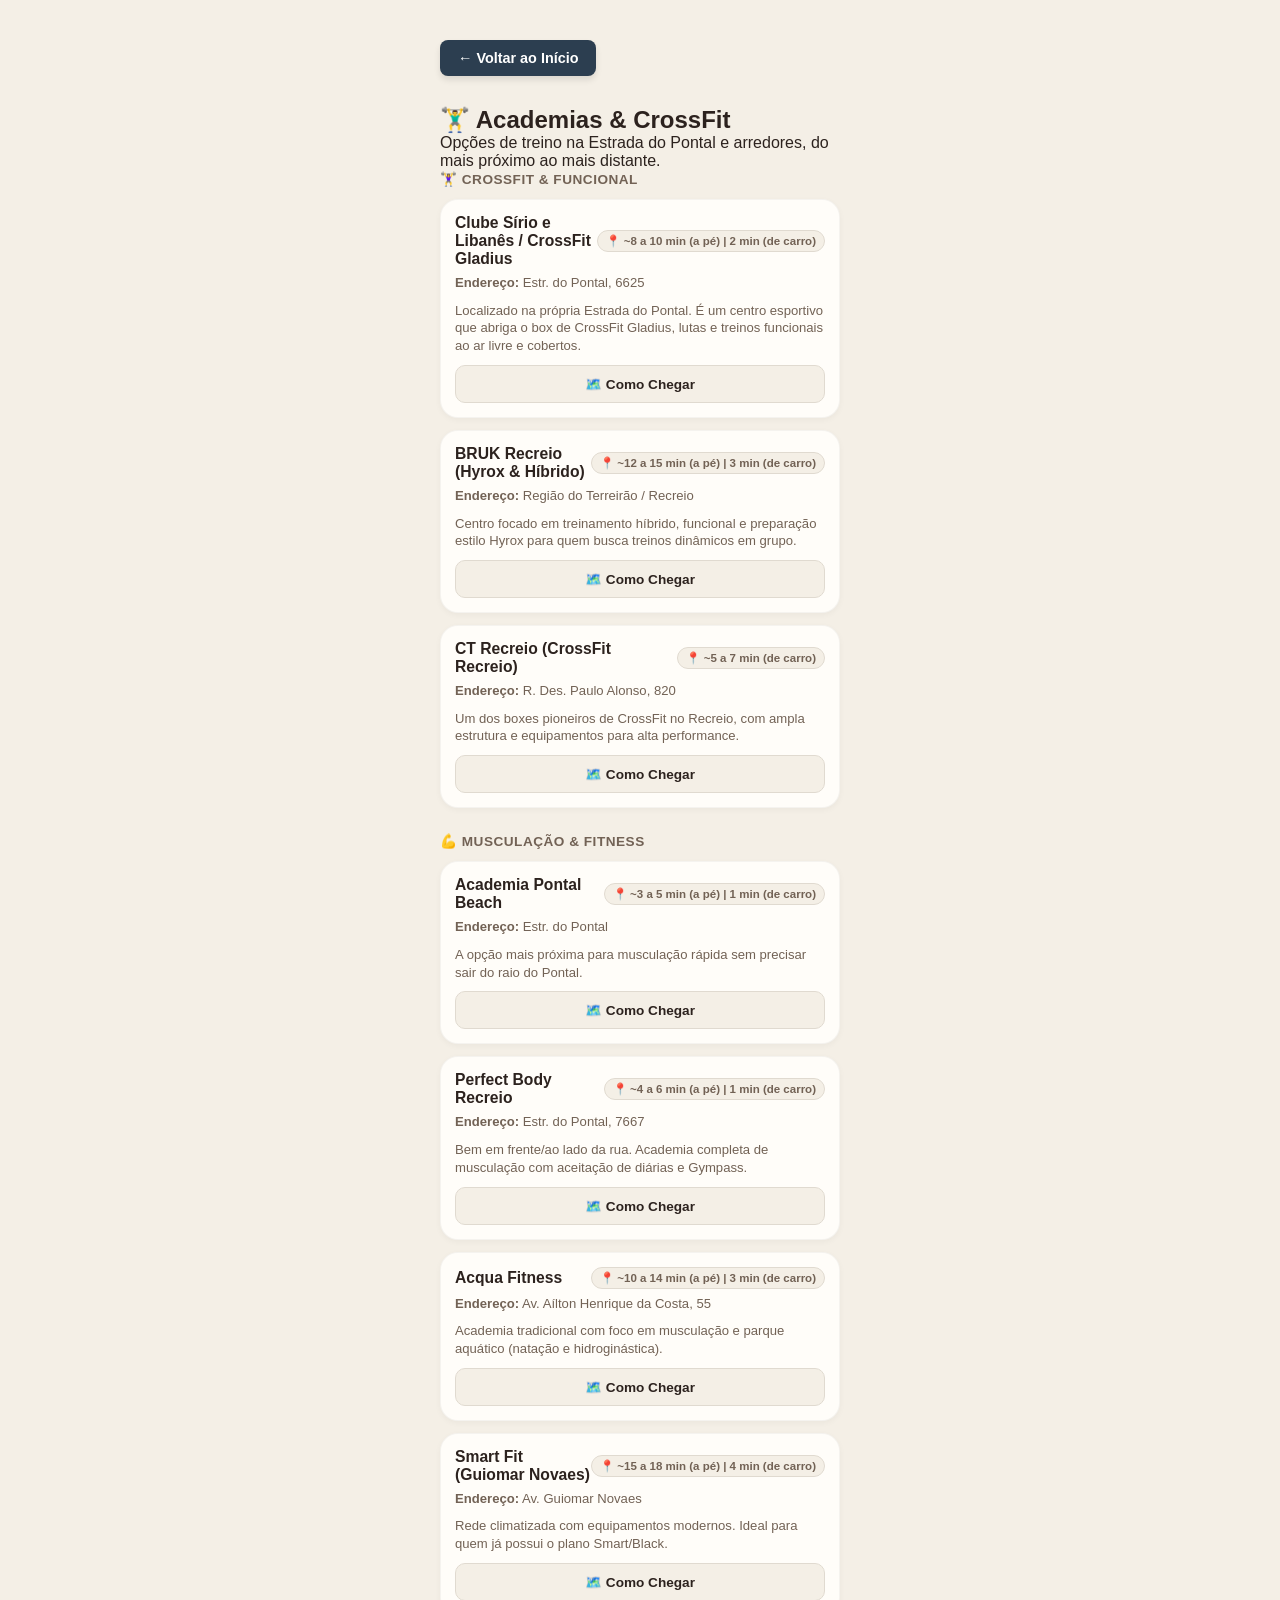
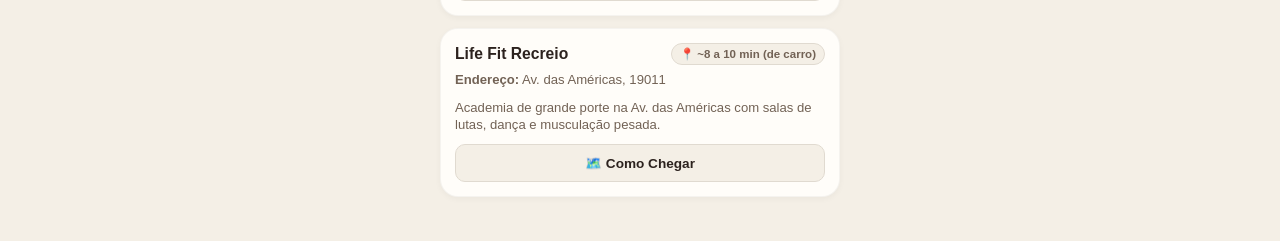
==== academias.html @ 1137b2e6 "feat: adiciona suporte multi-idiomas PT EN ES no arquivo academias.html e adiciona aba de convenienc" ====
<!DOCTYPE html>
<html lang="pt-BR">
<head>
  <meta charset="UTF-8">
  <meta name="viewport" content="width=device-width, initial-scale=1.0">
  <title>Academias & CrossFit - Guia do Hóspede</title>
  <link rel="stylesheet" href="css/style.css">
  <style>
    /* Estilização do Botão Voltar */
    .btn-back-container {
      margin: 20px 0 10px 0;
    }
    .btn-back {
      display: inline-flex;
      align-items: center;
      gap: 8px;
      padding: 10px 18px;
      background-color: #2c3e50;
      color: #ffffff;
      text-decoration: none;
      font-weight: 600;
      border-radius: 8px;
      box-shadow: 0 4px 6px rgba(0,0,0,0.1);
      transition: all 0.2s ease-in-out;
    }
    .btn-back:hover {
      background-color: #1a252f;
      transform: translateY(-2px);
      box-shadow: 0 6px 12px rgba(0,0,0,0.15);
    }
  </style>
</head>
<body>
  <div class="container">
    
    <!-- Botão de Voltar -->
    <div class="btn-back-container">
      <a href="index.html" class="btn-back" data-i18n="btn_back">← Voltar ao Início</a>
    </div>

    <!-- PORTUGUÊS -->
    <div class="lang-content lang-pt">
      <header class="page-header">
        <h2>🏋️‍♂️ Academias & CrossFit</h2>
        <p>Opções de treino na Estrada do Pontal e arredores, do mais próximo ao mais distante.</p>
      </header>

      <!-- CROSSFIT & TREINO FUNCIONAL -->
      <section class="section-group">
        <span class="group-title">🏋️‍♀️ CrossFit & Funcional</span>
        <div class="places-grid">

          <div class="place-card">
            <div class="place-header">
              <h3>Clube Sírio e Libanês / CrossFit Gladius</h3>
              <span class="distance-badge">📍 ~8 a 10 min (a pé) | 2 min (de carro)</span>
            </div>
            <p><strong>Endereço:</strong> Estr. do Pontal, 6625</p>
            <p>Localizado na própria Estrada do Pontal. É um centro esportivo que abriga o box de CrossFit Gladius, lutas e treinos funcionais ao ar livre e cobertos.</p>
            <a href="https://maps.google.com/?q=Clube+Sirio+e+Libanes+Estrada+do+Pontal+6625" target="_blank" class="btn-maps-action">🗺️ Como Chegar</a>
          </div>

          <div class="place-card">
            <div class="place-header">
              <h3>BRUK Recreio (Hyrox & Híbrido)</h3>
              <span class="distance-badge">📍 ~12 a 15 min (a pé) | 3 min (de carro)</span>
            </div>
            <p><strong>Endereço:</strong> Região do Terreirão / Recreio</p>
            <p>Centro focado em treinamento híbrido, funcional e preparação estilo Hyrox para quem busca treinos dinâmicos em grupo.</p>
            <a href="https://maps.google.com/?q=BRUK+Recreio+Treinamento" target="_blank" class="btn-maps-action">🗺️ Como Chegar</a>
          </div>

          <div class="place-card">
            <div class="place-header">
              <h3>CT Recreio (CrossFit Recreio)</h3>
              <span class="distance-badge">📍 ~5 a 7 min (de carro)</span>
            </div>
            <p><strong>Endereço:</strong> R. Des. Paulo Alonso, 820</p>
            <p>Um dos boxes pioneiros de CrossFit no Recreio, com ampla estrutura e equipamentos para alta performance.</p>
            <a href="https://maps.google.com/?q=Crossfit+Recreio+Paulo+Alonso" target="_blank" class="btn-maps-action">🗺️ Como Chegar</a>
          </div>

        </div>
      </section>

      <!-- MUSCULAÇÃO E FITNESS -->
      <section class="section-group">
        <span class="group-title">💪 Musculação & Fitness</span>
        <div class="places-grid">

          <div class="place-card">
            <div class="place-header">
              <h3>Academia Pontal Beach</h3>
              <span class="distance-badge">📍 ~3 a 5 min (a pé) | 1 min (de carro)</span>
            </div>
            <p><strong>Endereço:</strong> Estr. do Pontal</p>
            <p>A opção mais próxima para musculação rápida sem precisar sair do raio do Pontal.</p>
            <a href="https://maps.google.com/?q=Academia+Pontal+Beach+Recreio" target="_blank" class="btn-maps-action">🗺️ Como Chegar</a>
          </div>

          <div class="place-card">
            <div class="place-header">
              <h3>Perfect Body Recreio</h3>
              <span class="distance-badge">📍 ~4 a 6 min (a pé) | 1 min (de carro)</span>
            </div>
            <p><strong>Endereço:</strong> Estr. do Pontal, 7667</p>
            <p>Bem em frente/ao lado da rua. Academia completa de musculação com aceitação de diárias e Gympass.</p>
            <a href="https://maps.google.com/?q=Perfect+Body+Estrada+do+Pontal+7667" target="_blank" class="btn-maps-action">🗺️ Como Chegar</a>
          </div>

          <div class="place-card">
            <div class="place-header">
              <h3>Acqua Fitness</h3>
              <span class="distance-badge">📍 ~10 a 14 min (a pé) | 3 min (de carro)</span>
            </div>
            <p><strong>Endereço:</strong> Av. Aílton Henrique da Costa, 55</p>
            <p>Academia tradicional com foco em musculação e parque aquático (natação e hidroginástica).</p>
            <a href="https://maps.google.com/?q=Acqua+Fitness+Recreio+Ailton+Henrique" target="_blank" class="btn-maps-action">🗺️ Como Chegar</a>
          </div>

          <div class="place-card">
            <div class="place-header">
              <h3>Smart Fit (Guiomar Novaes)</h3>
              <span class="distance-badge">📍 ~15 a 18 min (a pé) | 4 min (de carro)</span>
            </div>
            <p><strong>Endereço:</strong> Av. Guiomar Novaes</p>
            <p>Rede climatizada com equipamentos modernos. Ideal para quem já possui o plano Smart/Black.</p>
            <a href="https://maps.google.com/?q=Smart+Fit+Guiomar+Novaes+Recreio" target="_blank" class="btn-maps-action">🗺️ Como Chegar</a>
          </div>

          <div class="place-card">
            <div class="place-header">
              <h3>Life Fit Recreio</h3>
              <span class="distance-badge">📍 ~8 a 10 min (de carro)</span>
            </div>
            <p><strong>Endereço:</strong> Av. das Américas, 19011</p>
            <p>Academia de grande porte na Av. das Américas com salas de lutas, dança e musculação pesada.</p>
            <a href="https://maps.google.com/?q=Life+Fit+Recreio+Av+das+Americas" target="_blank" class="btn-maps-action">🗺️ Como Chegar</a>
          </div>

        </div>
      </section>
    </div>

    <!-- INGLÊS -->
    <div class="lang-content lang-en" style="display: none;">
      <header class="page-header">
        <h2>🏋️‍♂️ Gyms & CrossFit</h2>
        <p>Fitness options around Estrada do Pontal, ordered from closest to furthest.</p>
      </header>

      <!-- CROSSFIT & FUNCTIONAL -->
      <section class="section-group">
        <span class="group-title">🏋️‍♀️ CrossFit & Functional Training</span>
        <div class="places-grid">

          <div class="place-card">
            <div class="place-header">
              <h3>Clube Sírio e Libanês / CrossFit Gladius</h3>
              <span class="distance-badge">📍 ~8-10 min (walk) | 2 min (car)</span>
            </div>
            <p><strong>Address:</strong> Estr. do Pontal, 6625</p>
            <p>Located on Estrada do Pontal. It's a sports club hosting the CrossFit Gladius box, martial arts, and outdoor functional workouts.</p>
            <a href="https://maps.google.com/?q=Clube+Sirio+e+Libanes+Estrada+do+Pontal+6625" target="_blank" class="btn-maps-action">🗺️ Get Directions</a>
          </div>

          <div class="place-card">
            <div class="place-header">
              <h3>BRUK Recreio (Hyrox & Hybrid)</h3>
              <span class="distance-badge">📍 ~12-15 min (walk) | 3 min (car)</span>
            </div>
            <p><strong>Address:</strong> Terreirão / Recreio region</p>
            <p>Training center focused on hybrid workouts, functional strength, and Hyrox race preparation.</p>
            <a href="https://maps.google.com/?q=BRUK+Recreio+Treinamento" target="_blank" class="btn-maps-action">🗺️ Get Directions</a>
          </div>

          <div class="place-card">
            <div class="place-header">
              <h3>CT Recreio (CrossFit Recreio)</h3>
              <span class="distance-badge">📍 ~5-7 min (by car)</span>
            </div>
            <p><strong>Address:</strong> R. Des. Paulo Alonso, 820</p>
            <p>One of the pioneer CrossFit boxes in Recreio with complete high-performance gear and certified coaches.</p>
            <a href="https://maps.google.com/?q=Crossfit+Recreio+Paulo+Alonso" target="_blank" class="btn-maps-action">🗺️ Get Directions</a>
          </div>

        </div>
      </section>

      <!-- GYMS & FITNESS -->
      <section class="section-group">
        <span class="group-title">💪 Gyms & Fitness</span>
        <div class="places-grid">

          <div class="place-card">
            <div class="place-header">
              <h3>Academia Pontal Beach</h3>
              <span class="distance-badge">📍 ~3-5 min (walk) | 1 min (car)</span>
            </div>
            <p><strong>Address:</strong> Estr. do Pontal</p>
            <p>The closest weightlifting option nearby without leaving the Pontal beach area.</p>
            <a href="https://maps.google.com/?q=Academia+Pontal+Beach+Recreio" target="_blank" class="btn-maps-action">🗺️ Get Directions</a>
          </div>

          <div class="place-card">
            <div class="place-header">
              <h3>Perfect Body Recreio</h3>
              <span class="distance-badge">📍 ~4-6 min (walk) | 1 min (car)</span>
            </div>
            <p><strong>Address:</strong> Estr. do Pontal, 7667</p>
            <p>Very close to the stay. Full gym facility accepting day passes and Gympass.</p>
            <a href="https://maps.google.com/?q=Perfect+Body+Estrada+do+Pontal+7667" target="_blank" class="btn-maps-action">🗺️ Get Directions</a>
          </div>

          <div class="place-card">
            <div class="place-header">
              <h3>Acqua Fitness</h3>
              <span class="distance-badge">📍 ~10-14 min (walk) | 3 min (car)</span>
            </div>
            <p><strong>Address:</strong> Av. Aílton Henrique da Costa, 55</p>
            <p>Local fitness center focused on weight training, swimming pool, and water aerobics.</p>
            <a href="https://maps.google.com/?q=Acqua+Fitness+Recreio+Ailton+Henrique" target="_blank" class="btn-maps-action">🗺️ Get Directions</a>
          </div>

          <div class="place-card">
            <div class="place-header">
              <h3>Smart Fit (Guiomar Novaes)</h3>
              <span class="distance-badge">📍 ~15-18 min (walk) | 4 min (car)</span>
            </div>
            <p><strong>Address:</strong> Av. Guiomar Novaes</p>
            <p>Modern gym chain with AC and high-tech equipment. Great for Smart/Black plan members.</p>
            <a href="https://maps.google.com/?q=Smart+Fit+Guiomar+Novaes+Recreio" target="_blank" class="btn-maps-action">🗺️ Get Directions</a>
          </div>

          <div class="place-card">
            <div class="place-header">
              <h3>Life Fit Recreio</h3>
              <span class="distance-badge">📍 ~8-10 min (by car)</span>
            </div>
            <p><strong>Address:</strong> Av. das Américas, 19011</p>
            <p>Large gym facility on Av. das Américas offering martial arts, dance, and heavy lifting setup.</p>
            <a href="https://maps.google.com/?q=Life+Fit+Recreio+Av+das+Americas" target="_blank" class="btn-maps-action">🗺️ Get Directions</a>
          </div>

        </div>
      </section>
    </div>

    <!-- ESPANHOL -->
    <div class="lang-content lang-es" style="display: none;">
      <header class="page-header">
        <h2>🏋️‍♂️ Gimnasios y CrossFit</h2>
        <p>Opciones de entrenamiento en Estrada do Pontal y alrededores, de la más cercana a la más lejana.</p>
      </header>

      <!-- CROSSFIT Y FUNCIONAL -->
      <section class="section-group">
        <span class="group-title">🏋️‍♀️ CrossFit y Entrenamientos Funcionales</span>
        <div class="places-grid">

          <div class="place-card">
            <div class="place-header">
              <h3>Clube Sírio e Libanês / CrossFit Gladius</h3>
              <span class="distance-badge">📍 ~8-10 min (a pie) | 2 min (en auto)</span>
            </div>
            <p><strong>Dirección:</strong> Estr. do Pontal, 6625</p>
            <p>Ubicado en la misma Estrada do Pontal. Es un club deportivo que alberga el box de CrossFit Gladius y entrenamientos al aire libre.</p>
            <a href="https://maps.google.com/?q=Clube+Sirio+e+Libanes+Estrada+do+Pontal+6625" target="_blank" class="btn-maps-action">🗺️ Cómo Llegar</a>
          </div>

          <div class="place-card">
            <div class="place-header">
              <h3>BRUK Recreio (Hyrox y Híbrido)</h3>
              <span class="distance-badge">📍 ~12-15 min (a pie) | 3 min (en auto)</span>
            </div>
            <p><strong>Dirección:</strong> Zona de Terreirão / Recreio</p>
            <p>Centro enfocado en entrenamiento híbrido, funcional y preparación estilo Hyrox.</p>
            <a href="https://maps.google.com/?q=BRUK+Recreio+Treinamento" target="_blank" class="btn-maps-action">🗺️ Cómo Llegar</a>
          </div>

          <div class="place-card">
            <div class="place-header">
              <h3>CT Recreio (CrossFit Recreio)</h3>
              <span class="distance-badge">📍 ~5-7 min (en auto)</span>
            </div>
            <p><strong>Dirección:</strong> R. Des. Paulo Alonso, 820</p>
            <p>Uno de los boxes principales de CrossFit en Recreio con infraestructura completa de alto rendimiento.</p>
            <a href="https://maps.google.com/?q=Crossfit+Recreio+Paulo+Alonso" target="_blank" class="btn-maps-action">🗺️ Cómo Llegar</a>
          </div>

        </div>
      </section>

      <!-- GIMNASIOS Y FITNESS -->
      <section class="section-group">
        <span class="group-title">💪 Gimnasios y Fitness</span>
        <div class="places-grid">

          <div class="place-card">
            <div class="place-header">
              <h3>Academia Pontal Beach</h3>
              <span class="distance-badge">📍 ~3-5 min (a pie) | 1 min (en auto)</span>
            </div>
            <p><strong>Dirección:</strong> Estr. do Pontal</p>
            <p>La opción de musculación más cercana sin salir de la zona de la playa del Pontal.</p>
            <a href="https://maps.google.com/?q=Academia+Pontal+Beach+Recreio" target="_blank" class="btn-maps-action">🗺️ Cómo Llegar</a>
          </div>

          <div class="place-card">
            <div class="place-header">
              <h3>Perfect Body Recreio</h3>
              <span class="distance-badge">📍 ~4-6 min (a pie) | 1 min (en auto)</span>
            </div>
            <p><strong>Dirección:</strong> Estr. do Pontal, 7667</p>
            <p>Muy cerca del hospedaje. Gimnasio completo que acepta pases diarios y Gympass.</p>
            <a href="https://maps.google.com/?q=Perfect+Body+Estrada+do+Pontal+7667" target="_blank" class="btn-maps-action">🗺️ Cómo Llegar</a>
          </div>

          <div class="place-card">
            <div class="place-header">
              <h3>Acqua Fitness</h3>
              <span class="distance-badge">📍 ~10-14 min (a pie) | 3 min (en auto)</span>
            </div>
            <p><strong>Dirección:</strong> Av. Aílton Henrique da Costa, 55</p>
            <p>Gimnasio tradicional de barrio enfocado en musculación y actividades acuáticas como natación.</p>
            <a href="https://maps.google.com/?q=Acqua+Fitness+Recreio+Ailton+Henrique" target="_blank" class="btn-maps-action">🗺️ Cómo Llegar</a>
          </div>

          <div class="place-card">
            <div class="place-header">
              <h3>Smart Fit (Guiomar Novaes)</h3>
              <span class="distance-badge">📍 ~15-18 min (a pie) | 4 min (en auto)</span>
            </div>
            <p><strong>Dirección:</strong> Av. Guiomar Novaes</p>
            <p>Cadena moderna de gimnasios con aire acondicionado y máquinas de última generación.</p>
            <a href="https://maps.google.com/?q=Smart+Fit+Guiomar+Novaes+Recreio" target="_blank" class="btn-maps-action">🗺️ Cómo Llegar</a>
          </div>

          <div class="place-card">
            <div class="place-header">
              <h3>Life Fit Recreio</h3>
              <span class="distance-badge">📍 ~8-10 min (en auto)</span>
            </div>
            <p><strong>Dirección:</strong> Av. das Américas, 19011</p>
            <p>Gimnasio de gran tamaño en Av. das Américas con clases de artes marciales, danza y musculación pesada.</p>
            <a href="https://maps.google.com/?q=Life+Fit+Recreio+Av+das+Americas" target="_blank" class="btn-maps-action">🗺️ Cómo Llegar</a>
          </div>

        </div>
      </section>
    </div>

  </div>
  <script src="js/main.js"></script>
</body>
</html>
---- css/style.css ----
/* ==========================================
   1. VARIÁVEIS & RESET GLOBAL
   ========================================== */
:root {
  --bg-color: #f7f4ef;
  --card-bg: #ffffff;
  --text-main: #333333;
  --text-muted: #666666;
  --accent: #d4a373;
  --border-radius: 16px;
}

* {
  box-sizing: border-box;
  margin: 0;
  padding: 0;
  font-family: -apple-system, BlinkMacSystemFont, "Segoe UI", Roboto, sans-serif;
}

body {
  background-color: var(--bg-color);
  color: var(--text-main);
  display: flex;
  justify-content: center;
  padding: 20px;
}

.container {
  width: 100%;
  max-width: 400px;
}

/* ==========================================
   2. CABEÇALHO & SELETOR DE IDIOMAS
   ========================================== */
.header-welcome {
  text-align: center;
  margin-bottom: 24px;
}

.header-welcome h1 {
  font-size: 1.6rem;
  letter-spacing: 1px;
  margin-bottom: 6px;
}

.header-welcome p {
  font-size: 0.9rem;
  color: var(--text-muted);
}

.language-selector {
  display: flex;
  justify-content: center;
  align-items: center;
  gap: 8px;
  margin: 10px auto 18px auto;
  padding: 6px 10px;
  background: #1e293b;
  border-radius: 20px;
  width: fit-content;
  box-shadow: 0 2px 8px rgba(0, 0, 0, 0.15);
}

.lang-btn {
  display: flex;
  align-items: center;
  gap: 4px;
  background-color: #ffffff;
  color: #0f172a;
  border: 1.5px solid #ffffff;
  padding: 4px 10px;
  border-radius: 14px;
  font-size: 0.8rem;
  font-weight: 700;
  cursor: pointer;
  transition: all 0.2s ease-in-out;
}

.lang-btn .flag {
  font-size: 0.95rem;
}

.lang-btn:hover {
  background-color: #f1f5f9;
  border-color: #38bdf8;
  transform: translateY(-1px);
}

.lang-btn.active {
  background-color: #0284c7;
  color: #ffffff;
  border-color: #38bdf8;
  box-shadow: 0 0 6px rgba(56, 189, 248, 0.4);
}

/* ==========================================
   3. MENU PRINCIPAL & ACESSO RÁPIDO
   ========================================== */
.quick-access {
  display: grid;
  grid-template-columns: 1fr 1fr;
  gap: 12px;
  margin-bottom: 24px;
}

.info-card {
  background: var(--card-bg);
  padding: 14px;
  border-radius: var(--border-radius);
  box-shadow: 0 2px 8px rgba(0,0,0,0.04);
}

.info-card h3 {
  font-size: 0.85rem;
  color: var(--accent);
  margin-bottom: 6px;
}

.info-card p {
  font-size: 0.8rem;
  line-height: 1.3;
}

.menu-grid {
  display: grid;
  grid-template-columns: 1fr 1fr;
  gap: 14px;
}

.menu-item {
  background: var(--card-bg);
  padding: 20px 10px;
  border-radius: var(--border-radius);
  text-decoration: none;
  color: var(--text-main);
  display: flex;
  flex-direction: column;
  align-items: center;
  gap: 10px;
  font-size: 0.85rem;
  font-weight: 600;
  box-shadow: 0 2px 8px rgba(0,0,0,0.04);
  transition: transform 0.2s;
}

.menu-item:active {
  transform: scale(0.97);
}

.menu-item .icon {
  font-size: 1.8rem;
}

.menu-item.highlight {
  grid-column: span 2;
  background-color: #e8f5e9;
  color: #2e7d32;
}

/* ==========================================
   4. PÁGINAS INTERNAS & COMPONENTES GERAIS
   ========================================== */
.btn-back {
  display: inline-block;
  margin-bottom: 20px;
  text-decoration: none;
  color: var(--accent);
  font-weight: bold;
  font-size: 0.9rem;
}

.content-list {
  background: var(--card-bg);
  padding: 20px 20px 20px 35px;
  border-radius: var(--border-radius);
  line-height: 1.8;
  font-size: 0.9rem;
}

.card-list {
  display: flex;
  flex-direction: column;
  gap: 12px;
}

.card {
  background: var(--card-bg);
  padding: 16px;
  border-radius: var(--border-radius);
  box-shadow: 0 2px 8px rgba(0,0,0,0.04);
}

.card h3 {
  font-size: 1rem;
  margin-bottom: 6px;
}

.card p {
  font-size: 0.85rem;
  color: var(--text-muted);
  line-height: 1.4;
}

.badge {
  display: inline-block;
  margin-top: 8px;
  font-size: 0.75rem;
  background: var(--bg-color);
  padding: 4px 8px;
  border-radius: 6px;
  color: var(--accent);
}

.btn-maps-action {
  display: flex;
  align-items: center;
  justify-content: center;
  width: 100%;
  background-color: var(--bg-color);
  color: var(--text-main);
  text-decoration: none;
  font-size: 0.85rem;
  font-weight: 600;
  padding: 10px;
  border-radius: 10px;
  border: 1px solid #e0dad0;
  transition: all 0.2s ease;
}

.btn-maps-action:active {
  background-color: #e8e2d8;
  transform: scale(0.98);
}

/* ==========================================
   5. LISTAGEM DE RESTAURANTES & LOCAIS
   ========================================== */
.section-group {
  margin-bottom: 24px;
}

.group-title {
  display: inline-block;
  font-size: 0.85rem;
  font-weight: 700;
  text-transform: uppercase;
  letter-spacing: 0.5px;
  color: var(--text-muted);
  margin-bottom: 12px;
}

.places-grid {
  display: flex;
  flex-direction: column;
  gap: 12px;
}

.place-card {
  background: var(--card-bg);
  border-radius: var(--border-radius);
  padding: 14px;
  box-shadow: 0 2px 6px rgba(0, 0, 0, 0.04);
  border: 1px solid rgba(0, 0, 0, 0.04);
  overflow: hidden;
  display: flex;
  flex-direction: column;
}

.place-card img {
  width: 100%;
  height: 160px;
  object-fit: cover;
  border-top-left-radius: var(--border-radius);
  border-top-right-radius: var(--border-radius);
  margin: -14px -14px 12px -14px;
  width: calc(100% + 28px);
}

.place-header {
  display: flex;
  justify-content: space-between;
  align-items: center;
  margin-bottom: 6px;
}

.place-header h3 {
  font-size: 0.98rem;
  color: var(--text-main);
  margin: 0;
}

.distance-badge {
  background-color: var(--bg-color);
  color: var(--text-muted);
  font-size: 0.72rem;
  font-weight: 600;
  padding: 3px 8px;
  border-radius: 12px;
  border: 1px solid #e0dad0;
  white-space: nowrap;
}

.place-card p {
  font-size: 0.82rem;
  color: var(--text-muted);
  line-height: 1.35;
  margin: 0 0 10px 0;
}

/* ==========================================
   6. PÁGINAS DE PRAIAS & TRILHAS
   ========================================== */
.beach-grid,
.trail-grid {
  display: flex;
  flex-direction: column;
  gap: 16px;
}

.beach-card,
.trail-card {
  background: var(--card-bg);
  border-radius: var(--border-radius);
  overflow: hidden;
  box-shadow: 0 2px 8px rgba(0, 0, 0, 0.05);
}

.beach-image-wrapper,
.trail-image-wrapper {
  position: relative;
  width: 100%;
  aspect-ratio: 16 / 9;
  background-color: #e2e8f0;
}

.beach-img,
.trail-img {
  width: 100%;
  height: 100%;
  object-fit: cover;
  display: block;
}

.distance-tag {
  position: absolute;
  top: 10px;
  right: 10px;
  background: rgba(0, 0, 0, 0.65);
  backdrop-filter: blur(4px);
  color: #ffffff;
  font-size: 0.75rem;
  font-weight: 600;
  padding: 4px 10px;
  border-radius: 20px;
}

.beach-content,
.trail-content {
  padding: 14px;
}

.beach-content h3,
.trail-header h3 {
  font-size: 1.05rem;
  color: var(--text-main);
  margin: 0 0 4px 0;
}

.trail-header {
  display: flex;
  justify-content: space-between;
  align-items: center;
  gap: 8px;
  margin-bottom: 6px;
}

.beach-content p,
.trail-content p {
  font-size: 0.82rem;
  color: var(--text-muted);
  line-height: 1.4;
  margin-bottom: 12px;
}

.trail-info {
  font-size: 0.8rem;
  color: var(--text-main);
  margin-bottom: 6px;
}

/* Badges de Dificuldade */
.difficulty-badge {
  font-size: 0.7rem;
  font-weight: 700;
  padding: 3px 8px;
  border-radius: 12px;
  white-space: nowrap;
}

.level-easy {
  background-color: #e6fffa;
  color: #234e52;
  border: 1px solid #b2f5ea;
}

.level-medium {
  background-color: #feefc3;
  color: #744210;
  border: 1px solid #fbd38d;
}

.level-hard {
  background-color: #fff5f5;
  color: #9b2c2c;
  border: 1px solid #feb2b2;
}

/* Importando uma fonte elegante/rústica para o título */
@import url('https://fonts.googleapis.com/css2?family=Playfair+Display:wght@600;700&display=swap');

/* Atualização das Variáveis de Cores (Tom Rústico/Praiana) */
:root {
  --bg-color: #f4efe6;          /* Areia quente */
  --card-bg: #fffdf9;          /* Off-white aconchegante */
  --text-main: #2c221e;         /* Café escuro / Madeira */
  --text-muted: #726255;       /* Marrom suave */
  --accent: #b85b35;           /* Terracota / Cerâmica */
  --accent-light: #f3e5d8;     /* Palha */
  --border-radius: 18px;
}

/* Banner de Topo com Foto de Fundo */
.hero-banner {
  background: linear-gradient(180deg, rgba(44, 34, 30, 0.4) 0%, rgba(44, 34, 30, 0.75) 100%), 
              url('https://images.unsplash.com/photo-1507525428034-b723cf961d3e?auto=format&fit=crop&w=600&q=80'); /* Imagem de praia/mar */
  background-size: cover;
  background-position: center;
  border-radius: var(--border-radius);
  padding: 16px 16px 28px 16px;
  margin-bottom: 20px;
  color: #ffffff;
  box-shadow: 0 4px 15px rgba(44, 34, 30, 0.15);
}

.hero-content h1 {
  font-family: 'Playfair Display', Georgia, serif;
  font-size: 1.8rem;
  letter-spacing: 1.5px;
  margin-top: 10px;
  margin-bottom: 4px;
  color: #fdfbf7;
  text-shadow: 0 2px 4px rgba(0,0,0,0.3);
}

.hero-content p {
  font-size: 0.85rem;
  color: #e6dacd;
  font-weight: 500;
}

/* Ajuste no Seletor de Idiomas Rústico */
.language-selector {
  display: flex;
  justify-content: center;
  gap: 8px;
  background: rgba(44, 34, 30, 0.55);
  backdrop-filter: blur(6px);
  padding: 5px 8px;
  border-radius: 20px;
  border: 1px solid rgba(255, 255, 255, 0.2);
  width: fit-content;
  margin: 0 auto;
}

.lang-btn {
  background: transparent;
  color: #fdfbf7;
  border: none;
  padding: 4px 10px;
  border-radius: 12px;
  font-size: 0.75rem;
  font-weight: 600;
  cursor: pointer;
}

.lang-btn.active {
  background-color: var(--accent);
  color: #ffffff;
  box-shadow: 0 2px 6px rgba(0,0,0,0.2);
}

/* Estilo do Botão "Falar com Anfitrião" Rústico */
.menu-item.highlight {
  grid-column: span 2;
  background-color: #e9f0e8;
  color: #2d5a27;
  border: 1px solid #c8dcc5;
}

/* ==========================================
   MELHORIAS DE DESIGN: CARDS E MENU
   ========================================== */

/* Cartões de Acesso Rápido (Wi-Fi e Check-out) */
.info-card {
  background: var(--card-bg);
  padding: 16px;
  border-radius: var(--border-radius);
  border: 1px solid #e6ded3;
  box-shadow: 0 4px 12px rgba(44, 34, 30, 0.05);
  display: flex;
  flex-direction: column;
  justify-content: space-between;
}

.info-card h3 {
  font-size: 0.85rem;
  color: var(--accent);
  margin-bottom: 8px;
  font-weight: 700;
  letter-spacing: 0.5px;
}

/* Botão Copiar Wi-Fi refinado */
.info-card button {
  background-color: var(--accent-light);
  color: var(--accent);
  border: 1px solid rgba(184, 91, 53, 0.2);
  border-radius: 20px;
  font-weight: 600;
  font-size: 0.75rem;
  transition: all 0.2s ease;
}

.info-card button:active {
  background-color: var(--accent);
  color: #ffffff;
  transform: scale(0.95);
}

/* Grid do Menu Principal */
.menu-item {
  background: var(--card-bg);
  padding: 22px 12px;
  border-radius: var(--border-radius);
  border: 1px solid #e6ded3;
  text-decoration: none;
  color: var(--text-main);
  display: flex;
  flex-direction: column;
  align-items: center;
  gap: 10px;
  font-size: 0.88rem;
  font-weight: 600;
  box-shadow: 0 4px 14px rgba(44, 34, 30, 0.04);
  transition: all 0.2s cubic-bezier(0.4, 0, 0.2, 1);
}

/* Efeito ao passar o mouse / tocar na tela */
.menu-item:hover {
  border-color: var(--accent);
  box-shadow: 0 6px 20px rgba(184, 91, 53, 0.12);
  transform: translateY(-2px);
}

.menu-item:active {
  transform: scale(0.96) translateY(0);
}

.menu-item .icon {
  font-size: 2rem;
  filter: drop-shadow(0 2px 4px rgba(0, 0, 0, 0.08));
}

/* Destaque do Botão "Falar com Anfitrião" */
.menu-item.highlight {
  grid-column: span 2;
  background: linear-gradient(135deg, #eaf3e9 0%, #d8ead6 100%);
  color: #23521f;
  border: 1px solid #b8dab4;
  box-shadow: 0 4px 14px rgba(35, 82, 31, 0.08);
}

.menu-item.highlight:hover {
  border-color: #23521f;
}

/* ==========================================
   EFEITOS VISUAIS SUAVES & ANIMAÇÕES
   ========================================== */

/* 1. Animação de entrada dos cards */
@keyframes fadeInUp {
  from {
    opacity: 0;
    transform: translateY(15px);
  }
  to {
    opacity: 1;
    transform: translateY(0);
  }
}

.menu-item, .info-card {
  animation: fadeInUp 0.5s ease-out forwards;
}

/* 2. Efeito de Vidro Aconchegante nos Cards de Informação */
.info-card {
  background: rgba(255, 253, 249, 0.85) !important;
  backdrop-filter: blur(8px);
  -webkit-backdrop-filter: blur(8px);
}

/* 3. Brilho sutil no botão Falar com Anfitrião */
.menu-item.highlight {
  position: relative;
  overflow: hidden;
}

.menu-item.highlight::after {
  content: '';
  position: absolute;
  top: -50%;
  left: -50%;
  width: 200%;
  height: 200%;
  background: linear-gradient(
    60deg,
    transparent,
    rgba(255, 255, 255, 0.25),
    transparent
  );
  transform: rotate(30deg);
  transition: all 0.6s ease;
}

.menu-item.highlight:active::after {
  left: 100%;
}

/* ==========================================
   CARDS COM CORES INDIVIDUAIS & DESTAQUES
   ========================================== */

/* Transição de elevação nos cards */
.menu-item {
  border: 1px solid #e0d6c8;
  transition: transform 0.2s ease, box-shadow 0.2s ease;
}

.menu-item:active {
  transform: translateY(-4px) scale(0.98);
}

/* 1. Regras da Casa (Tom Madeira/Palha) */
.menu-item[href="regras.html"] {
  background-color: #fcf8f2;
  border-left: 5px solid #d4a373;
}

/* 2. Restaurantes (Tom Terracota Suave) */
.menu-item[href="restaurantes.html"] {
  background-color: #fdf5f2;
  border-left: 5px solid #b85b35;
}

/* 3. Cafés & Padarias (Tom Café com Leite) */
.menu-item[href="padarias.html"] {
  background-color: #fbf6f0;
  border-left: 5px solid #8c6d58;
}

/* 4. Praias (Tom Azul Mar) */
.menu-item[href="praias.html"] {
  background-color: #f0f7f9;
  border-left: 5px solid #2b7a78;
}

/* 5. Trilhas (Tom Verde Natureza) */
.menu-item[href="trilhas.html"] {
  background-color: #f2f7f2;
  border-left: 5px solid #4a7c59;
}

/* 6. Como Chegar (Tom Amarelo Areia) */
.menu-item[href="como-chegar.html"] {
  background-color: #fdfaf2;
  border-left: 5px solid #e0a96d;
}

/* 7. Ônibus & BRT (Tom Cinza Urbano Warm) */
.menu-item[href="transporte.html"] {
  background-color: #f5f5f7;
  border-left: 5px solid #6c757d;
}

/* 8. Emergências (Tom Vermelho Alerta Suave) */
.menu-item[href="emergencias.html"] {
  background-color: #fdf2f2;
  border-left: 5px solid #c94c4c;
}

/* 9. Conveniência (Tom Laranja Suave / Tijolo) */
.menu-item[href="conveniencia.html"] {
  background-color: #fdf8f2;
  border-left: 5px solid #d97706;
}
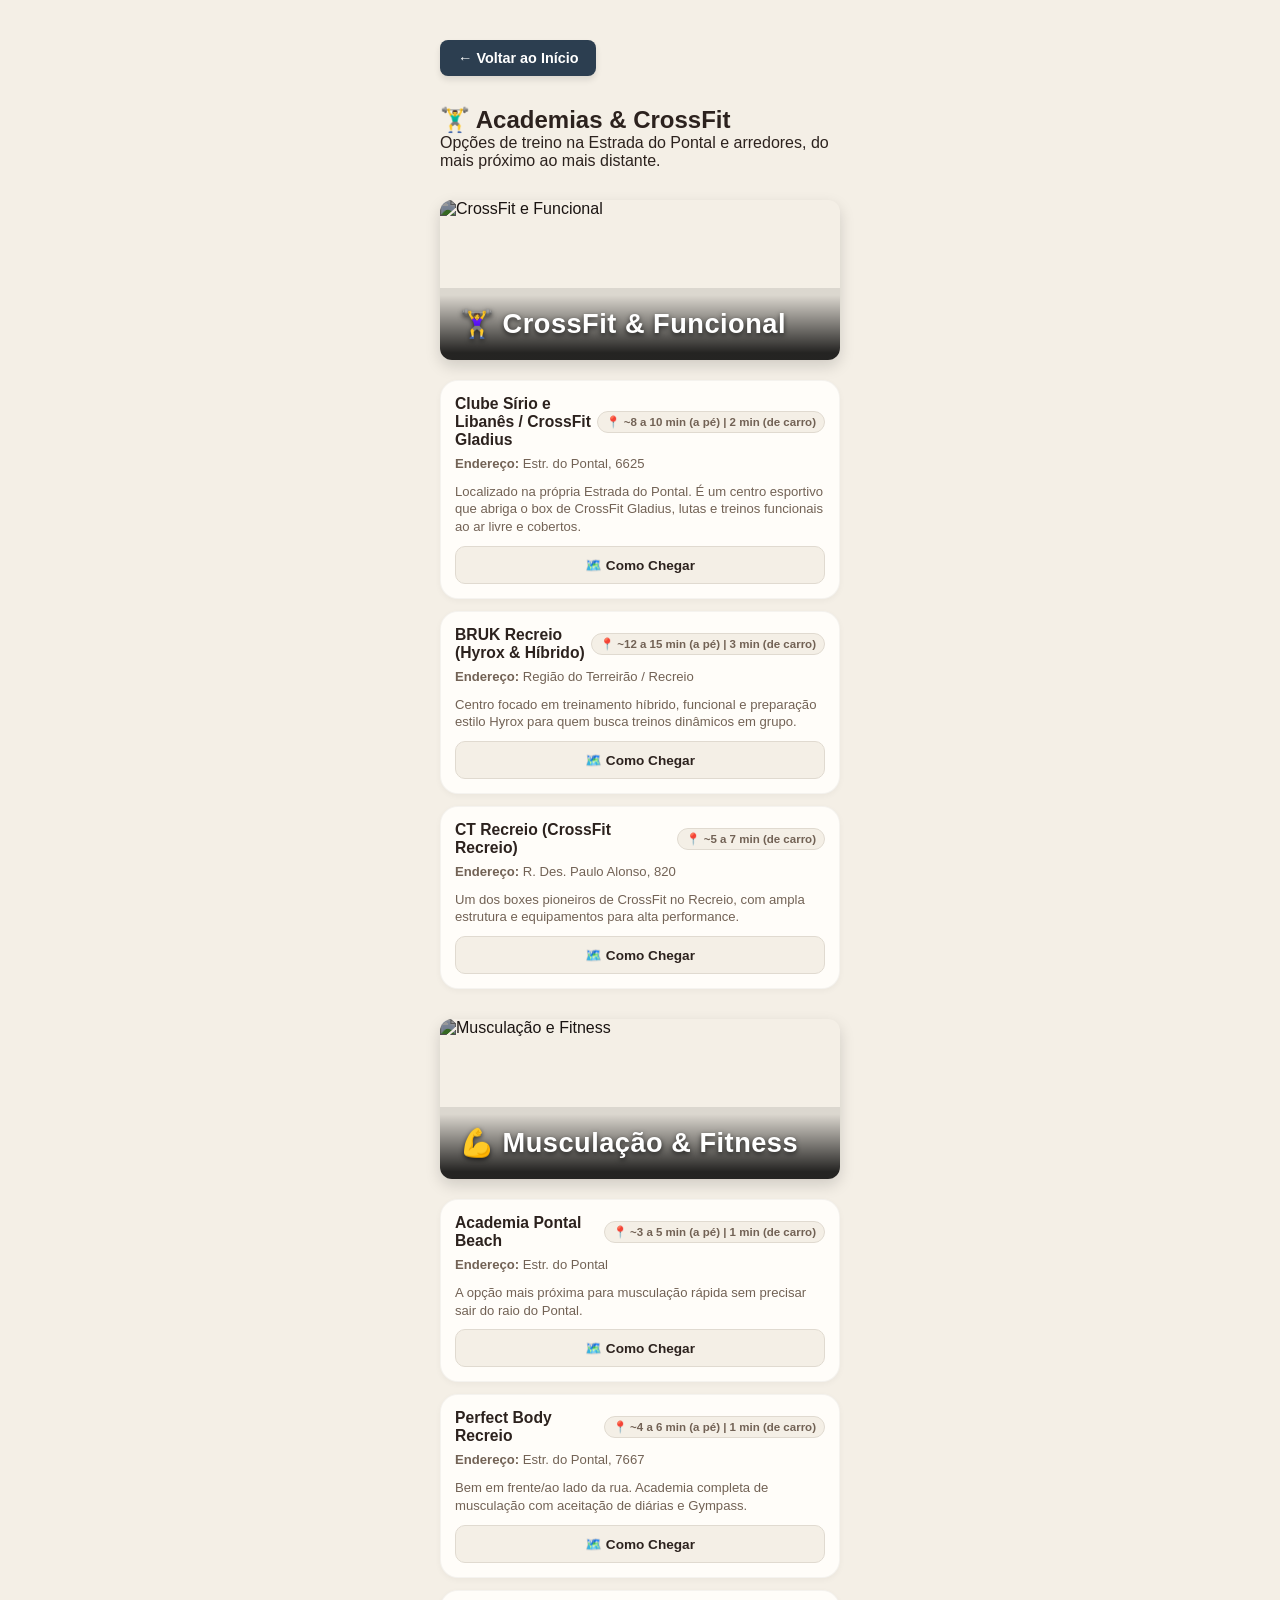
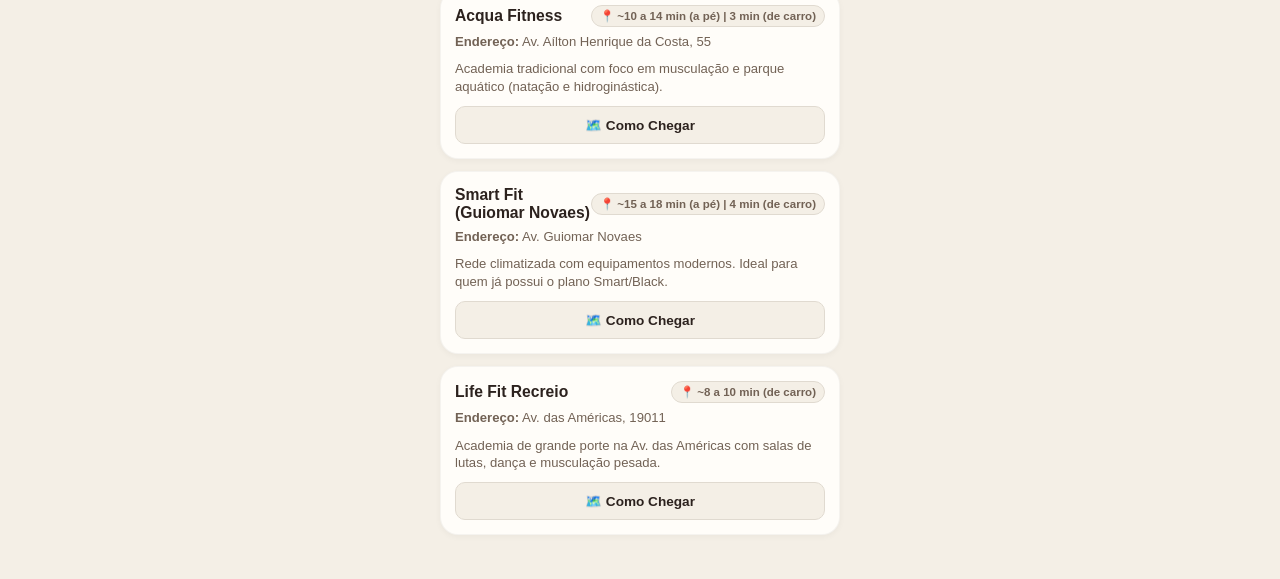
==== commit b7adf98f: "fix: remove banner de topo incorreto da pagina de emergencias e mantem apenas foto de hospitais" ====
--- a/academias.html
+++ b/academias.html
@@ -28,6 +28,47 @@
       transform: translateY(-2px);
       box-shadow: 0 6px 12px rgba(0,0,0,0.15);
     }
+
+    /* Estilização dos Banners por Categoria */
+    .category-banner {
+      position: relative;
+      border-radius: 12px;
+      overflow: hidden;
+      margin-top: 30px;
+      margin-bottom: 20px;
+      box-shadow: 0 6px 15px rgba(0,0,0,0.15);
+      height: 160px;
+      display: flex;
+      align-items: flex-end;
+    }
+    .category-banner img {
+      position: absolute;
+      top: 0;
+      left: 0;
+      width: 100%;
+      height: 100%;
+      object-fit: cover;
+      filter: brightness(0.6);
+      transition: transform 0.5s ease;
+    }
+    .category-banner:hover img {
+      transform: scale(1.03);
+    }
+    .category-banner-content {
+      position: relative;
+      z-index: 2;
+      padding: 20px;
+      color: #ffffff;
+      width: 100%;
+      background: linear-gradient(to top, rgba(0,0,0,0.85) 10%, rgba(0,0,0,0.1) 90%);
+    }
+    .category-banner-content h3 {
+      margin: 0;
+      font-size: 1.7rem;
+      font-weight: 800; /* Super em negrito */
+      letter-spacing: 0.5px;
+      text-shadow: 0 2px 5px rgba(0,0,0,0.7);
+    }
   </style>
 </head>
 <body>
@@ -46,8 +87,14 @@
       </header>
 
       <!-- CROSSFIT & TREINO FUNCIONAL -->
-      <section class="section-group">
-        <span class="group-title">🏋️‍♀️ CrossFit & Funcional</span>
+      <div class="category-banner">
+        <img src="https://images.unsplash.com/photo-1517838277536-f5f99be501cd?auto=format&fit=crop&w=1200&q=80" alt="CrossFit e Funcional">
+        <div class="category-banner-content">
+          <h3>🏋️‍♀️ CrossFit & Funcional</h3>
+        </div>
+      </div>
+
+      <section class="section-group" style="margin-top: 0;">
         <div class="places-grid">
 
           <div class="place-card">
@@ -84,8 +131,14 @@
       </section>
 
       <!-- MUSCULAÇÃO E FITNESS -->
-      <section class="section-group">
-        <span class="group-title">💪 Musculação & Fitness</span>
+      <div class="category-banner">
+        <img src="https://images.unsplash.com/photo-1534438327276-14e5300c3a48?auto=format&fit=crop&w=1200&q=80" alt="Musculação e Fitness">
+        <div class="category-banner-content">
+          <h3>💪 Musculação & Fitness</h3>
+        </div>
+      </div>
+
+      <section class="section-group" style="margin-top: 0;">
         <div class="places-grid">
 
           <div class="place-card">
@@ -150,8 +203,14 @@
       </header>
 
       <!-- CROSSFIT & FUNCTIONAL -->
-      <section class="section-group">
-        <span class="group-title">🏋️‍♀️ CrossFit & Functional Training</span>
+      <div class="category-banner">
+        <img src="https://images.unsplash.com/photo-1517838277536-f5f99be501cd?auto=format&fit=crop&w=1200&q=80" alt="CrossFit and Functional">
+        <div class="category-banner-content">
+          <h3>🏋️‍♀️ CrossFit & Functional Training</h3>
+        </div>
+      </div>
+
+      <section class="section-group" style="margin-top: 0;">
         <div class="places-grid">
 
           <div class="place-card">
@@ -188,8 +247,14 @@
       </section>
 
       <!-- GYMS & FITNESS -->
-      <section class="section-group">
-        <span class="group-title">💪 Gyms & Fitness</span>
+      <div class="category-banner">
+        <img src="https://images.unsplash.com/photo-1534438327276-14e5300c3a48?auto=format&fit=crop&w=1200&q=80" alt="Gym and Fitness">
+        <div class="category-banner-content">
+          <h3>💪 Gyms & Fitness</h3>
+        </div>
+      </div>
+
+      <section class="section-group" style="margin-top: 0;">
         <div class="places-grid">
 
           <div class="place-card">
@@ -254,8 +319,14 @@
       </header>
 
       <!-- CROSSFIT Y FUNCIONAL -->
-      <section class="section-group">
-        <span class="group-title">🏋️‍♀️ CrossFit y Entrenamientos Funcionales</span>
+      <div class="category-banner">
+        <img src="https://images.unsplash.com/photo-1517838277536-f5f99be501cd?auto=format&fit=crop&w=1200&q=80" alt="CrossFit y Funcional">
+        <div class="category-banner-content">
+          <h3>🏋️‍♀️ CrossFit y Entrenamientos Funcionales</h3>
+        </div>
+      </div>
+
+      <section class="section-group" style="margin-top: 0;">
         <div class="places-grid">
 
           <div class="place-card">
@@ -292,8 +363,14 @@
       </section>
 
       <!-- GIMNASIOS Y FITNESS -->
-      <section class="section-group">
-        <span class="group-title">💪 Gimnasios y Fitness</span>
+      <div class="category-banner">
+        <img src="https://images.unsplash.com/photo-1534438327276-14e5300c3a48?auto=format&fit=crop&w=1200&q=80" alt="Gimnasios y Fitness">
+        <div class="category-banner-content">
+          <h3>💪 Gimnasios y Fitness</h3>
+        </div>
+      </div>
+
+      <section class="section-group" style="margin-top: 0;">
         <div class="places-grid">
 
           <div class="place-card">
